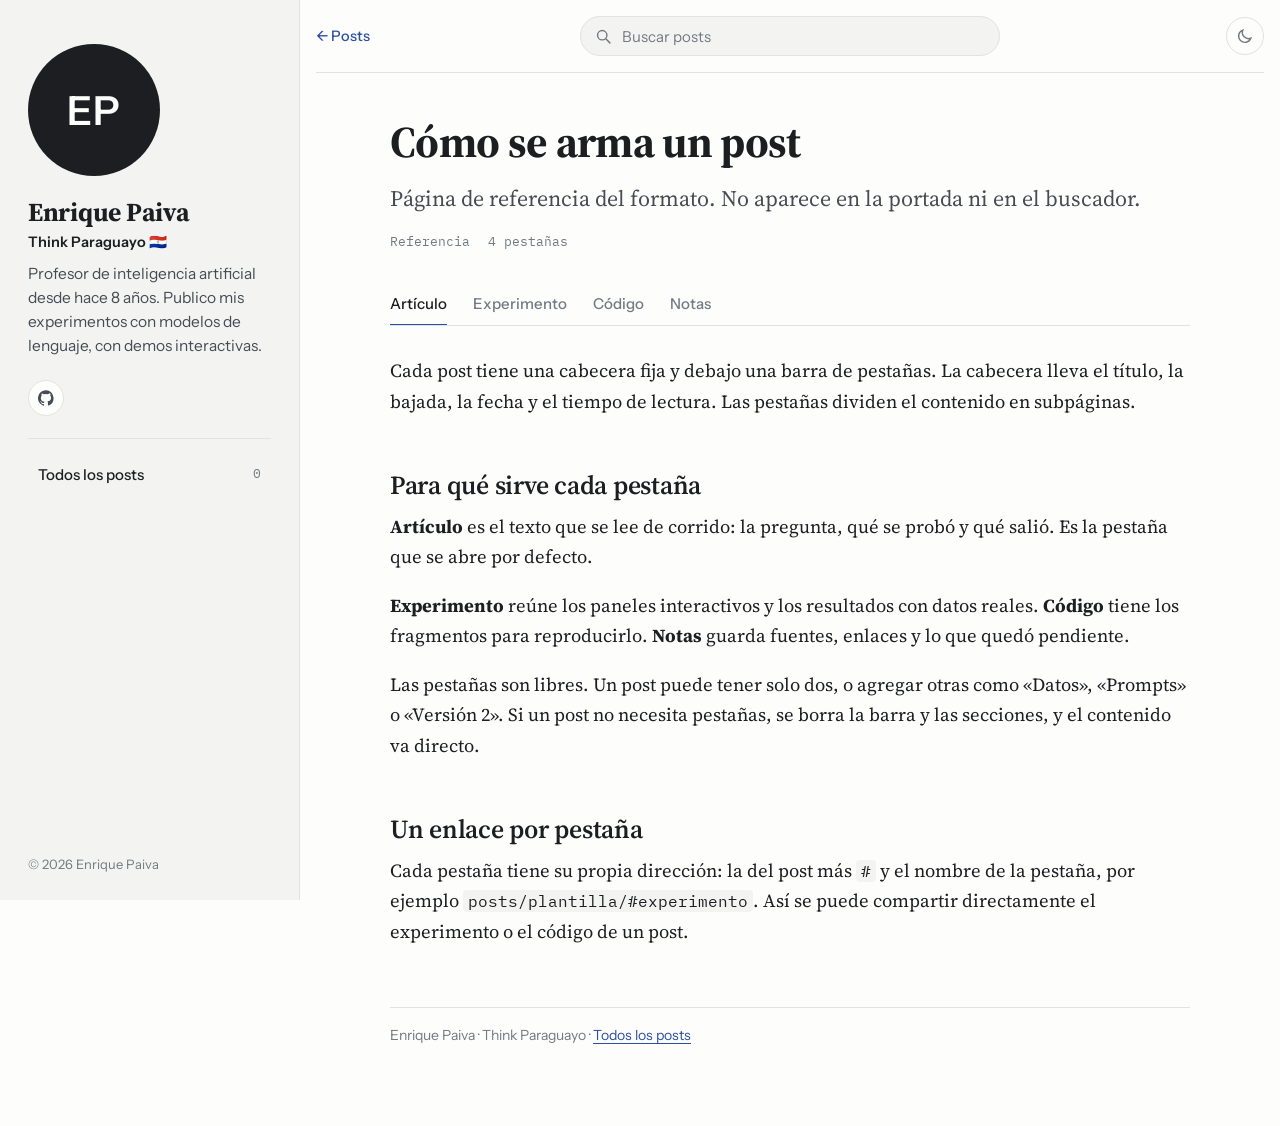
==== posts/plantilla/index.html @ 713e0d20 "Add files via upload" ====
<!doctype html>
<html lang="es">
<head>
<meta charset="utf-8">
<meta name="viewport" content="width=device-width, initial-scale=1">
<link rel="preconnect" href="https://fonts.googleapis.com">
<link rel="preconnect" href="https://fonts.gstatic.com" crossorigin>
<link href="https://fonts.googleapis.com/css2?family=Source+Serif+4:ital,opsz,wght@0,8..60,400;0,8..60,600;0,8..60,700;1,8..60,400&family=IBM+Plex+Mono:wght@400;500&family=Instrument+Sans:wght@500;600&display=swap" rel="stylesheet">
<script>try{var t=localStorage.getItem("tema");if(t==="dark"||t==="light")document.documentElement.dataset.theme=t}catch(e){}</script>
<title>Cómo se arma un post · Enrique Paiva</title>
<meta name="robots" content="noindex">
<link rel="stylesheet" href="../../assets/site.css">
</head>
<body data-root="../../" data-page="post">
<div class="progress" id="progress" hidden></div>
<div class="shell">
  <aside class="side" id="side" aria-label="Perfil"></aside>
  <div class="content">
    <div class="toolbar" id="toolbar"></div>

    <!-- Página de referencia del formato. No figura en posts.json, así que no aparece en la portada.
         Para un post nuevo: copiar esta carpeta, cambiar el contenido y sumar su entrada en posts.json. -->
    <article class="col">
      <header class="post-head">
        <h1>Cómo se arma un post</h1>
        <p class="lead" style="margin-top:16px">Página de referencia del formato. No aparece en la portada ni en el buscador.</p>
        <div class="meta"><span>Referencia</span><span>4 pestañas</span></div>
      </header>
      <nav class="tabs" aria-label="Secciones del post">
        <a href="#articulo" data-tab="articulo">Artículo</a>
        <a href="#experimento" data-tab="experimento">Experimento</a>
        <a href="#codigo" data-tab="codigo">Código</a>
        <a href="#notas" data-tab="notas">Notas</a>
      </nav>

      <section class="tab-panel" data-tab="articulo">
        <p>Cada post tiene una cabecera fija y debajo una barra de pestañas. La cabecera lleva el título, la bajada, la fecha y el tiempo de lectura. Las pestañas dividen el contenido en subpáginas.</p>
        <h2>Para qué sirve cada pestaña</h2>
        <p><b>Artículo</b> es el texto que se lee de corrido: la pregunta, qué se probó y qué salió. Es la pestaña que se abre por defecto.</p>
        <p><b>Experimento</b> reúne los paneles interactivos y los resultados con datos reales. <b>Código</b> tiene los fragmentos para reproducirlo. <b>Notas</b> guarda fuentes, enlaces y lo que quedó pendiente.</p>
        <p>Las pestañas son libres. Un post puede tener solo dos, o agregar otras como «Datos», «Prompts» o «Versión 2». Si un post no necesita pestañas, se borra la barra y las secciones, y el contenido va directo.</p>
        <h2>Un enlace por pestaña</h2>
        <p>Cada pestaña tiene su propia dirección: la del post más <code>#</code> y el nombre de la pestaña, por ejemplo <code>posts/plantilla/#experimento</code>. Así se puede compartir directamente el experimento o el código de un post.</p>
      </section>

      <section class="tab-panel" data-tab="experimento" hidden>
        <p>Los paneles comparten un mismo formato: título, controles y resultado. Este calcula en vivo un softmax con temperatura sobre cuatro opciones.</p>
        <figure class="demo">
          <div class="demo-head"><b>Panel de ejemplo</b><span>softmax de 4 opciones</span></div>
          <div class="demo-body">
            <label class="ctl" for="pl-t"><span>Temperatura</span><input type="range" id="pl-t" min="0.1" max="3" step="0.05" value="1"><output id="pl-to">1,00</output></label>
            <div class="rows" id="pl-rows"></div>
            <div class="readout"><span>Opción más probable <b id="pl-top"></b></span></div>
          </div>
        </figure>
        <p>Los números de un post real salen de los archivos de resultados del experimento, nunca escritos a mano.</p>
      </section>

      <section class="tab-panel" data-tab="codigo" hidden>
        <p>El código va en bloques con botón para copiar.</p>
        <div class="code">
          <div class="code-head"><span>softmax.py</span><button class="btn" type="button" id="pl-copy">Copiar</button></div>
<pre id="pl-src"><span class="k">import</span> numpy <span class="k">as</span> np

<span class="k">def</span> softmax(z, T=1.0):
    z = np.array(z) / T
    p = np.exp(z - z.max())
    <span class="k">return</span> p / p.sum()</pre>
        </div>
      </section>

      <section class="tab-panel" data-tab="notas" hidden>
        <ul class="plain">
          <li>Fuentes: papers, documentación o conversaciones en las que se basa el experimento.</li>
          <li>Repositorio y versión exacta del código usado.</li>
          <li>Pendientes: lo que faltó probar y las ideas para una segunda parte.</li>
        </ul>
      </section>

      <p class="foot">Enrique Paiva · Think Paraguayo · <a href="../../index.html">Todos los posts</a></p>
    </article>
  </div>
</div>
<script src="../../assets/site.js"></script>
<script>
/* script propio del post: usa window.KIT */
(() => {
  const $ = (id) => document.getElementById(id);
  const L = ["A", "B", "C", "D"], Z = [2, 1, 0.5, 0], rows = KIT.makeRows($("pl-rows"), L);
  KIT.bindRange($("pl-t"), $("pl-to"), 2, (T) => {
    const e = Z.map((z) => Math.exp(z / T)), s = e.reduce((a, b) => a + b, 0), p = e.map((v) => v / s), top = p.indexOf(Math.max(...p));
    rows.forEach((r, i) => { r.fill.style.width = p[i] * 100 + "%"; r.val.textContent = KIT.pct(p[i]); r.row.classList.toggle("top", i === top); });
    $("pl-top").textContent = L[top] + " · " + KIT.pct(p[top]);
  });
  KIT.copyButton($("pl-copy"), $("pl-src"));
})();
</script>
</body>
</html>
---- assets/site.css ----
/* Think Paraguayo · blog de Enrique Paiva
   Panel lateral fijo + panel de contenido. Los posts usan una sola columna (--col) donde texto, paneles y código comparten ancho. */
:root {
  --bg: #fdfdfc;
  --surface: #f3f4f2;
  --ink: #1c1e21;
  --ink-2: #474c54;
  --muted: #747982;
  --rule: #e1e3df;
  --accent: #2b4fa0;
  --accent-soft: #e5eaf5;
  --bar: #c6cad1;
  --star: #a86a12;
  --serif: "Source Serif 4", Georgia, "Times New Roman", serif;
  --ui: "Instrument Sans", -apple-system, "Segoe UI", Helvetica, Arial, sans-serif;
  --mono: "IBM Plex Mono", ui-monospace, SFMono-Regular, Menlo, Consolas, monospace;
  --col: 800px;
}
@media (prefers-color-scheme: dark) {
  :root:not([data-theme="light"]) {
    --bg: #141517; --surface: #1c1e21; --ink: #e8e8e5; --ink-2: #bcbfc5; --muted: #8b9098;
    --rule: #2d3035; --accent: #93abf0; --accent-soft: #1f2741; --bar: #4b5058; --star: #e6b04d; color-scheme: dark;
  }
}
:root[data-theme="dark"] {
  --bg: #141517; --surface: #1c1e21; --ink: #e8e8e5; --ink-2: #bcbfc5; --muted: #8b9098;
  --rule: #2d3035; --accent: #93abf0; --accent-soft: #1f2741; --bar: #4b5058; --star: #e6b04d; color-scheme: dark;
}

* { box-sizing: border-box; }
html { color-scheme: light; }
body { margin: 0; }
img { max-width: 100%; }
[hidden] { display: none !important; }
body { background: var(--bg); color: var(--ink); font: 19px/1.65 var(--serif); -webkit-font-smoothing: antialiased; }
a { color: var(--accent); text-underline-offset: 3px; text-decoration-thickness: 1px; }
:focus-visible { outline: 2px solid var(--accent); outline-offset: 3px; border-radius: 2px; }
.col { max-width: var(--col); margin-inline: auto; }

/* barra de progreso de lectura */
.progress { position: fixed; top: env(safe-area-inset-top, 0px); left: 0; height: 2px; width: 0; background: var(--accent); z-index: 5; }

/* cabecera del sitio */

/* tipografía */
h1 { margin: 0; font: 700 clamp(32px, 6vw, 44px)/1.12 var(--serif); letter-spacing: -0.015em; text-wrap: balance; }
h2 { margin: 52px 0 10px; font: 600 26px/1.25 var(--serif); letter-spacing: -0.01em; text-wrap: balance; }
p { margin: 0 0 18px; }
.lead { font-size: 22px; line-height: 1.5; color: var(--ink-2); }
.meta { display: flex; flex-wrap: wrap; gap: 4px 18px; margin: 16px 0 0; font: 400 13px var(--mono); color: var(--muted); }
em { font-style: italic; }
.note { font-size: 16px; color: var(--muted); }

/* portada */
@media (max-width: 560px) { .entry { grid-template-columns: 1fr; } }

/* post */
.post-head { padding-block: 44px 26px; }
.formula { margin: 22px 0; padding: 18px 0; border-block: 1px solid var(--rule); text-align: center; font-size: 22px; overflow-x: auto; }
.formula .frac { display: inline-grid; vertical-align: middle; text-align: center; margin-left: 8px; }
.formula .frac span:first-child { border-bottom: 1px solid var(--ink); padding: 0 6px 2px; }
.formula .frac span:last-child { padding-top: 2px; }

/* paneles interactivos: mismo ancho que el texto */
.demo { margin: 26px 0 30px; border: 1px solid var(--rule); border-radius: 6px; background: var(--bg); font-family: var(--ui); }
.demo-head { display: flex; justify-content: space-between; align-items: baseline; gap: 12px; padding: 12px 18px; border-bottom: 1px solid var(--rule); background: var(--surface); border-radius: 6px 6px 0 0; }
.demo-head b { font: 600 14px var(--ui); }
.demo-head span { font: 400 12.5px var(--mono); color: var(--muted); }
.demo-body { display: grid; gap: 16px; padding: 18px; }
.ctl { display: grid; grid-template-columns: 7.5rem minmax(0, 1fr) 3.4rem; align-items: center; gap: 12px; font: 500 14px var(--ui); color: var(--ink-2); }
.ctl input { width: 100%; accent-color: var(--accent); }
.ctl output { font: 500 14px var(--mono); color: var(--ink); text-align: right; font-variant-numeric: tabular-nums; }
.btns { display: flex; flex-wrap: wrap; gap: 8px; }
.btn { min-height: 34px; padding: 6px 13px; border: 1px solid var(--rule); border-radius: 4px; background: var(--bg); color: var(--ink); font: 500 14px var(--ui); cursor: pointer; }
.btn:hover { border-color: var(--ink-2); }
.btn.primary { background: var(--ink); border-color: var(--ink); color: var(--bg); }
.btn[aria-pressed="true"] { border-color: var(--accent); color: var(--accent); background: var(--accent-soft); }

.rows { display: grid; gap: 7px; }
.row { display: grid; grid-template-columns: 7.5rem minmax(0, 1fr) 3.4rem; align-items: center; gap: 12px; transition: opacity .25s; }
.row .tk { font: 400 14px var(--mono); color: var(--ink); overflow-wrap: anywhere; }
.row .track { position: relative; height: 14px; background: var(--surface); border-radius: 2px; }
.row .fill { position: absolute; inset: 0 auto 0 0; width: 0; background: var(--bar); border-radius: 2px; transition: width .35s cubic-bezier(.3,.7,.3,1); }
.row.top .fill { background: var(--accent); }
.row .mark { position: absolute; top: -3px; bottom: -3px; width: 0; border-left: 2px solid var(--ink); transition: left .35s cubic-bezier(.3,.7,.3,1); }
.row .val { font: 400 13.5px var(--mono); color: var(--ink-2); text-align: right; font-variant-numeric: tabular-nums; }
.row.top .val { color: var(--ink); font-weight: 500; }
.row.out { opacity: .38; }
.row.out .tk { text-decoration: line-through; }
.row.hit .track { box-shadow: 0 0 0 2px var(--accent); }

.readout { display: flex; flex-wrap: wrap; gap: 6px 22px; padding-top: 14px; border-top: 1px solid var(--rule); font: 400 14px var(--ui); color: var(--ink-2); }
.readout b { font: 500 14px var(--mono); color: var(--ink); font-variant-numeric: tabular-nums; }
.legend { display: flex; flex-wrap: wrap; gap: 6px 18px; font: 400 13px var(--ui); color: var(--muted); }
.legend i { display: inline-block; vertical-align: -2px; margin-right: 6px; }
.legend .sw { width: 14px; height: 12px; background: var(--accent); border-radius: 2px; }
.legend .ln { width: 0; height: 14px; border-left: 2px solid var(--ink); }


/* diagrama */
.diagram { margin: 26px 0 8px; overflow-x: auto; }
.diagram svg { display: block; width: 100%; min-width: 520px; height: auto; }
.diagram rect { fill: var(--surface); stroke: var(--rule); }
.diagram rect.hl { fill: var(--accent-soft); stroke: var(--accent); }
.diagram text { font: 500 15px var(--ui); fill: var(--ink); }
.diagram text.sm { font: 400 12px var(--mono); fill: var(--muted); }
.diagram path { stroke: var(--muted); fill: none; stroke-width: 1.5; }
.diagram path.head { fill: var(--muted); stroke: none; }
.cap { margin: 0 0 26px; font-size: 15.5px; color: var(--muted); }

/* código */
.code { margin: 22px 0 28px; border: 1px solid var(--rule); border-radius: 6px; background: var(--surface); }
.code-head { display: flex; justify-content: space-between; align-items: center; padding: 6px 8px 6px 16px; border-bottom: 1px solid var(--rule); font: 400 12.5px var(--mono); color: var(--muted); }
.code-head .btn { min-height: 28px; padding: 3px 10px; font-size: 13px; }
.code pre { margin: 0; padding: 16px; overflow-x: auto; font: 400 14px/1.6 var(--mono); color: var(--ink); }
.code .c { color: var(--muted); }
.code .k { color: var(--accent); }

ul.plain { margin: 0 0 18px; padding-left: 1.2em; }
ul.plain li { margin-bottom: 10px; padding-left: 4px; }
.foot { margin-top: 60px; padding-top: 18px; border-top: 1px solid var(--rule); font: 400 14px var(--ui); color: var(--muted); }

@media (max-width: 560px) {
  body { font-size: 18px; }
  .lead { font-size: 20px; }
  .ctl, .row { grid-template-columns: 5.6rem minmax(0, 1fr) 3.2rem; gap: 10px; }
  .demo-body { padding: 14px; }
  .demo-head { flex-direction: column; gap: 2px; }
}
@media (prefers-reduced-motion: reduce) {
  .row .fill, .row .mark, .row { transition: none; }
}

/* ======== estructura: panel lateral fijo + panel de contenido ======== */
body { font-size: 18.5px; }
.shell { display: grid; grid-template-columns: 300px minmax(0, 1fr); min-height: 100vh; }
.side { position: sticky; top: 0; align-self: start; height: 100vh; border-right: 1px solid var(--rule); background: var(--surface); }
.side-in { display: flex; flex-direction: column; gap: 22px; height: 100%; padding: 44px 28px 28px max(28px, env(safe-area-inset-left, 0px)); overflow-y: auto; }
.photo { display: grid; place-items: center; width: 132px; height: 132px; border-radius: 50%; background: var(--ink); color: var(--bg); text-decoration: none; overflow: hidden; }
.photo span { font: 600 40px var(--ui); letter-spacing: 0.02em; }
.photo img { width: 100%; height: 100%; object-fit: cover; }
.who { display: grid; gap: 8px; }
.fullname { margin: 0; font: 700 26px/1.15 var(--serif); letter-spacing: -0.01em; }
.org { margin: -4px 0 2px; font: 600 14.5px/1.4 var(--ui); color: var(--ink); }
.bio { margin: 0; font: 400 15.5px/1.55 var(--ui); color: var(--ink-2); }
.socials { display: flex; flex-wrap: wrap; gap: 8px; }
.soc { display: grid; place-items: center; width: 36px; height: 36px; border: 1px solid var(--rule); border-radius: 50%; background: var(--bg); color: var(--ink-2); }
.soc:hover { color: var(--accent); border-color: var(--accent); }
.soc svg { width: 16px; height: 16px; fill: currentColor; }
.soc svg[fill="none"] { fill: none; }
.side-nav { display: grid; gap: 2px; padding-top: 18px; border-top: 1px solid var(--rule); font: 500 15px var(--ui); }
.side-nav a { display: flex; justify-content: space-between; padding: 8px 10px; border-radius: 8px; color: var(--ink); text-decoration: none; }
.side-nav a.on { background: var(--bg); }
.side-nav span { font: 400 13px var(--mono); color: var(--muted); }
.side-foot { margin: auto 0 0; font: 400 13px var(--ui); color: var(--muted); }

.content { min-width: 0; padding-left: max(16px, env(safe-area-inset-left, 0px)); padding-right: max(16px, env(safe-area-inset-right, 0px)); padding-block: 0 64px; }
.toolbar { position: sticky; top: env(safe-area-inset-top, 0px); z-index: 4; display: grid; grid-template-columns: 1fr minmax(0, 420px) 1fr; align-items: center; gap: 14px; max-width: 1080px; margin: 0 auto; padding-block: 16px; background: var(--bg); border-bottom: 1px solid var(--rule); }
.tb-left { display: flex; align-items: center; }
.tb-back { font: 500 14.5px var(--ui); text-decoration: none; }
.views { display: inline-flex; padding: 3px; gap: 2px; border: 1px solid var(--rule); border-radius: 10px; }
.ib { display: grid; place-items: center; width: 34px; height: 30px; padding: 0; border: 0; border-radius: 7px; background: transparent; color: var(--muted); cursor: pointer; }
.ib:hover { color: var(--ink); }
.ib svg { width: 18px; height: 18px; fill: none; stroke: currentColor; stroke-width: 1.6; stroke-linecap: round; }
.views .ib[aria-pressed="true"] { background: var(--surface); color: var(--ink); }
.theme { justify-self: end; width: 38px; height: 38px; border: 1px solid var(--rule); border-radius: 50%; }
.search { display: flex; align-items: center; gap: 8px; height: 40px; padding: 0 14px; border: 1px solid var(--rule); border-radius: 999px; background: var(--surface); }
.search:focus-within { border-color: var(--accent); }
.search svg { flex: none; width: 17px; height: 17px; fill: none; stroke: var(--muted); stroke-width: 1.7; stroke-linecap: round; }
.search input { flex: 1; min-width: 0; border: 0; outline: 0; background: transparent; color: var(--ink); font: 400 15px var(--ui); }
.search input::placeholder { color: var(--muted); }

/* portada */
.home { max-width: 1080px; margin: 0 auto; padding-top: 36px; }
.home-head { display: flex; align-items: baseline; justify-content: space-between; gap: 12px; margin-bottom: 22px; }
.home-head h1 { font-size: clamp(28px, 4vw, 36px); }
.count { font: 400 13px var(--mono); color: var(--muted); }
.posts { display: grid; gap: 18px; }
.posts.grid { grid-template-columns: repeat(3, minmax(0, 1fr)); }
.card { display: grid; gap: 0; border: 1px solid var(--rule); border-radius: 16px; background: var(--bg); color: inherit; text-decoration: none; overflow: hidden; transition: border-color .15s, transform .15s; }
a.card:hover { border-color: var(--ink-2); transform: translateY(-2px); }
.card .thumb { display: block; width: 100%; aspect-ratio: 16 / 10; background: var(--surface); }
.card .thumb svg { display: block; width: 100%; height: 100%; }
.card .txt { display: grid; align-content: start; gap: 8px; padding: 16px 18px 18px; min-width: 0; }
.card h3 { margin: 0; font: 700 20px/1.3 var(--serif); color: var(--ink); text-wrap: balance; }
.card .sum { margin: 0; font: 400 15.5px/1.55 var(--ui); color: var(--ink-2); display: -webkit-box; -webkit-box-orient: vertical; -webkit-line-clamp: 3; overflow: hidden; }
.card .info { display: flex; flex-wrap: wrap; align-items: center; gap: 4px 12px; font: 400 12.5px var(--mono); color: var(--muted); }
.card .badge { padding: 1px 8px; border: 1px dashed var(--muted); border-radius: 999px; font: 500 11.5px var(--ui); }
.card.example { cursor: default; }
.posts.list .card { grid-template-columns: 25% minmax(0, 1fr); align-items: center; padding: 14px; gap: 20px; }
.posts.list .card .thumb { aspect-ratio: 16 / 10; border-radius: 10px; overflow: hidden; }
.posts.list .card .txt { padding: 4px 6px 4px 0; align-content: center; }
.posts.list .card .sum { -webkit-line-clamp: 2; }
.empty { padding: 40px 0; text-align: center; font: 400 16px var(--ui); color: var(--muted); }
/* dibujos de las miniaturas, todos con tokens del tema */
.th-bg { fill: var(--surface); }
.th-a { fill: var(--accent); }
.th-b { fill: var(--bar); }
.th-l { fill: none; stroke: var(--accent); stroke-width: 3; stroke-linecap: round; stroke-linejoin: round; }
.th-g { fill: none; stroke: var(--rule); stroke-width: 1.5; }
.th-s { fill: none; stroke: var(--bar); stroke-width: 2; }

/* post dentro del panel de contenido */
article.col { max-width: var(--col); margin-inline: auto; }

@media (max-width: 1180px) { .posts.grid { grid-template-columns: repeat(2, minmax(0, 1fr)); } }
@media (max-width: 900px) {
  .shell { grid-template-columns: 1fr; }
  .side { position: static; height: auto; border-right: 0; border-bottom: 1px solid var(--rule); }
  .side-in { display: grid; grid-template-columns: auto minmax(0, 1fr); gap: 14px 18px; padding: 24px max(16px, env(safe-area-inset-right, 0px)) 20px max(16px, env(safe-area-inset-left, 0px)); }
  .photo { width: 84px; height: 84px; } .photo span { font-size: 26px; }
  .fullname { font-size: 22px; }
  .socials { grid-column: 1 / -1; }
  .side-foot { display: none; }
  .toolbar { grid-template-columns: auto minmax(0, 1fr) auto; }
}
@media (max-width: 640px) {
  .posts.grid { grid-template-columns: 1fr; }
  .posts.list .card { grid-template-columns: 30% minmax(0, 1fr); gap: 14px; padding: 10px; }
  .posts.list .card h3 { font-size: 17px; }
  .posts.list .card .sum { font-size: 14.5px; }
  .posts.list .card .info { display: none; }
}
@media (prefers-reduced-motion: reduce) { .card { transition: none; } a.card:hover { transform: none; } }


/* base vacía, "Ver más" y temas */
.th-dash { fill: none; stroke: var(--bar); stroke-width: 2; stroke-dasharray: 7 6; }
.blank { display: grid; justify-items: center; gap: 12px; padding: 48px 20px 52px; border: 1px dashed var(--rule); border-radius: 16px; text-align: center; }
.blank #blank-art { display: block; width: 240px; max-width: 100%; aspect-ratio: 16 / 10; border-radius: 12px; overflow: hidden; }
.blank #blank-art svg { display: block; width: 100%; height: 100%; }
.blank h2 { margin: 8px 0 0; font: 600 22px/1.3 var(--serif); }
.blank p { margin: 0; max-width: 30em; font: 400 15.5px/1.55 var(--ui); color: var(--ink-2); }
.more { display: block; margin: 26px auto 0; height: 40px; padding: 0 22px; border: 1px solid var(--rule); border-radius: 999px; background: var(--bg); color: var(--ink); font: 500 14.5px var(--ui); cursor: pointer; }
.more:hover { border-color: var(--ink-2); }
.side-nav button { display: flex; justify-content: space-between; align-items: center; width: 100%; padding: 8px 10px; border: 0; border-radius: 8px; background: transparent; color: var(--ink); font: 500 15px var(--ui); text-align: left; cursor: pointer; }
.side-nav button:hover, .side-nav a:hover { background: var(--bg); }
.side-nav button[aria-pressed="true"] { background: var(--bg); color: var(--accent); }
.side-tags { display: grid; gap: 2px; margin-top: 10px; }
.side-tags .lbl { padding: 6px 10px 4px; font: 500 13px var(--ui); color: var(--muted); }
#tag-list { display: grid; gap: 2px; }
@media (max-width: 900px) {
  .side-nav { display: flex; grid-column: 1 / -1; gap: 6px; padding-top: 4px; border-top: 0; overflow-x: auto; }
  .side-nav a, .side-nav button { flex: none; width: auto; padding: 6px 12px; border: 1px solid var(--rule); border-radius: 999px; gap: 8px; }
  .side-tags, #tag-list { display: flex; gap: 6px; margin: 0; }
  .side-tags .lbl { display: none; }
  .side-tags[hidden] { display: none !important; }
}

/* pestañas dentro de cada post */
.tabs { position: sticky; top: var(--tb-h, 0px); z-index: 3; display: flex; gap: 26px; margin: 6px 0 30px; border-bottom: 1px solid var(--rule); background: var(--bg); overflow-x: auto; scrollbar-width: none; }
.tabs::-webkit-scrollbar { display: none; }
.tabs a { flex: none; margin-bottom: -1px; padding: 12px 0 11px; border-bottom: 2px solid transparent; color: var(--muted); font: 500 15px var(--ui); text-decoration: none; }
.tabs a:hover { color: var(--ink); }
.tabs a[aria-current="page"] { color: var(--ink); border-bottom-color: var(--accent); }
.tab-panel > :first-child { margin-top: 0; }
.tab-panel h2:first-child { margin-top: 0; }
code { font: 400 0.86em var(--mono); padding: 1px 5px; border-radius: 4px; background: var(--surface); }
@media (max-width: 560px) { .tabs { gap: 20px; } .tabs a { font-size: 14.5px; } }
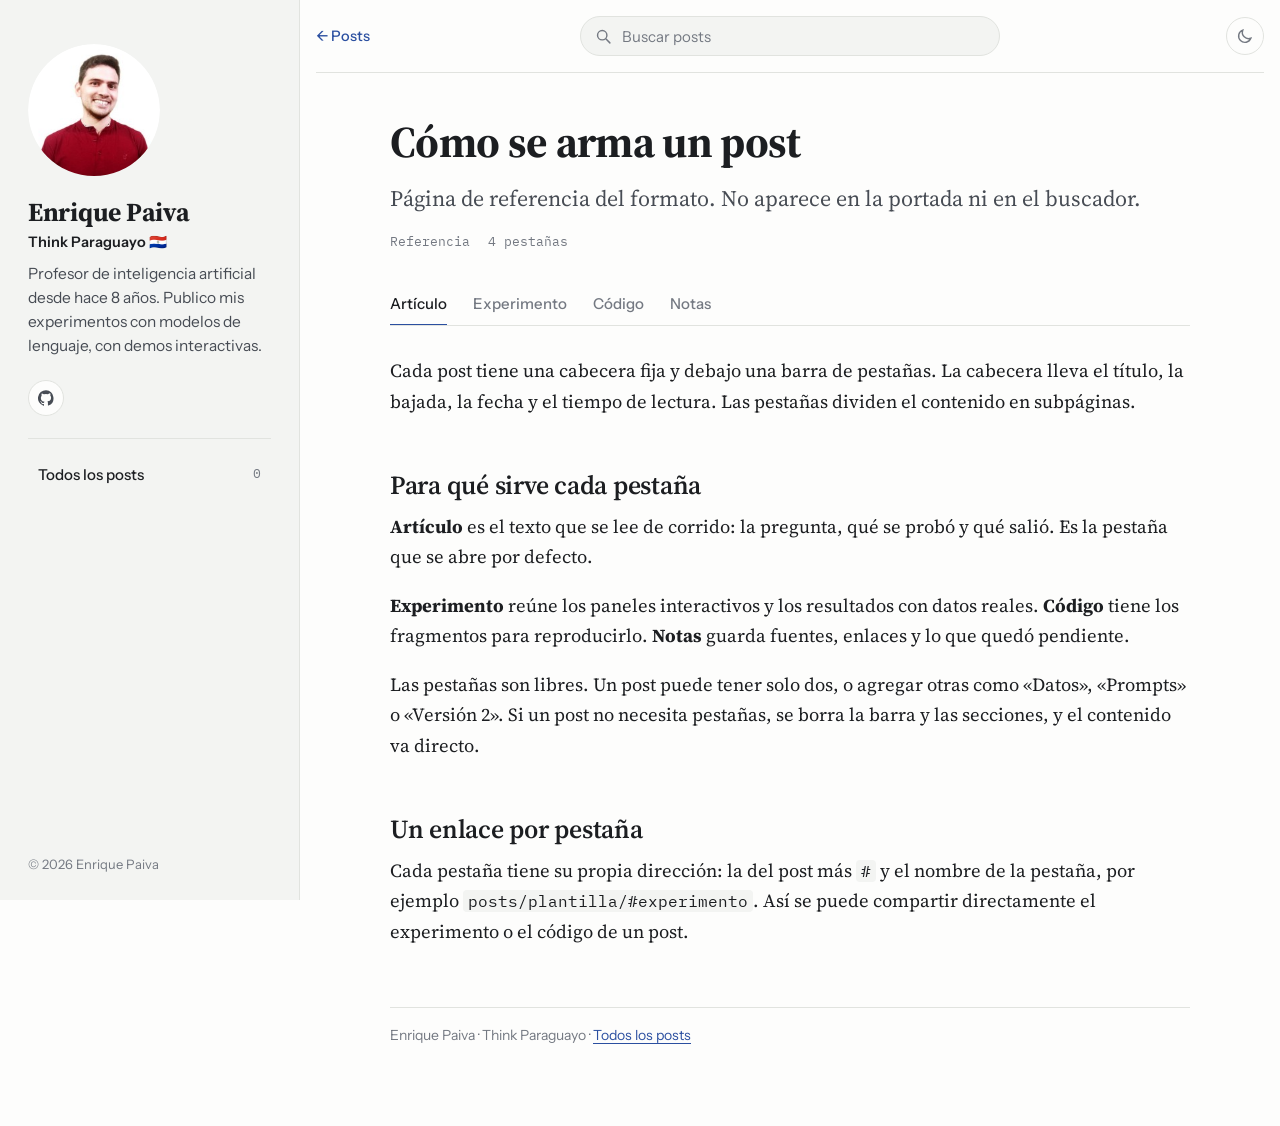
==== commit 50d12e2d: "Add files via upload" ====
--- a/posts/plantilla/index.html
+++ b/posts/plantilla/index.html
@@ -9,7 +9,7 @@
 <script>try{var t=localStorage.getItem("tema");if(t==="dark"||t==="light")document.documentElement.dataset.theme=t}catch(e){}</script>
 <title>Cómo se arma un post · Enrique Paiva</title>
 <meta name="robots" content="noindex">
-<link rel="stylesheet" href="../../assets/site.css">
+<link rel="stylesheet" href="../../assets/site.css?v=3">
 </head>
 <body data-root="../../" data-page="post">
 <div class="progress" id="progress" hidden></div>
@@ -81,7 +81,7 @@
     </article>
   </div>
 </div>
-<script src="../../assets/site.js"></script>
+<script src="../../assets/site.js?v=3"></script>
 <script>
 /* script propio del post: usa window.KIT */
 (() => {
--- a/assets/site.css
+++ b/assets/site.css
@@ -139,6 +139,8 @@
 .photo { display: grid; place-items: center; width: 132px; height: 132px; border-radius: 50%; background: var(--ink); color: var(--bg); text-decoration: none; overflow: hidden; }
 .photo span { font: 600 40px var(--ui); letter-spacing: 0.02em; }
 .photo img { width: 100%; height: 100%; object-fit: cover; }
+.photo.has-img { background: transparent; }
+.photo img { display: block; border-radius: 50%; }
 .who { display: grid; gap: 8px; }
 .fullname { margin: 0; font: 700 26px/1.15 var(--serif); letter-spacing: -0.01em; }
 .org { margin: -4px 0 2px; font: 600 14.5px/1.4 var(--ui); color: var(--ink); }
